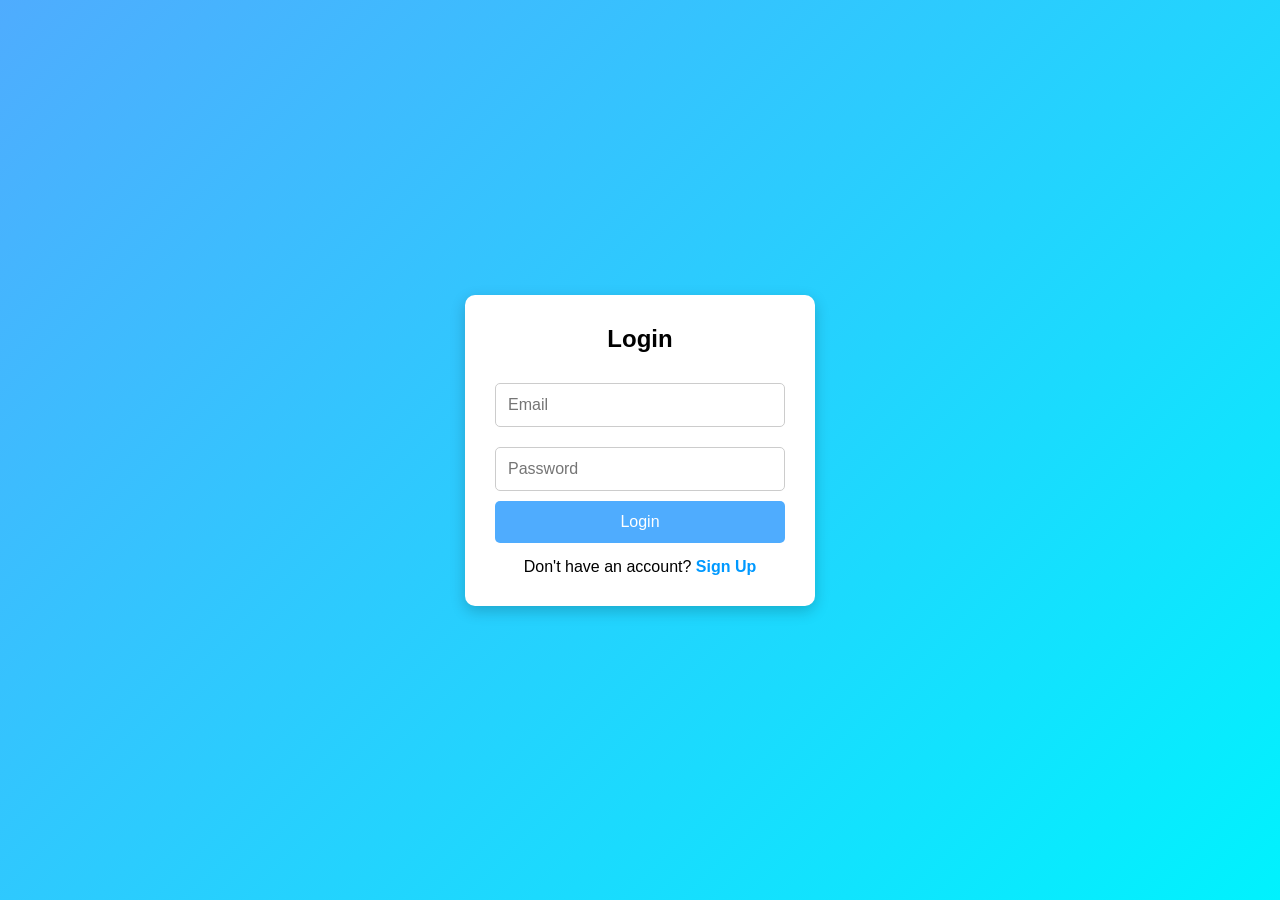
==== index.html @ cbab1e93 "Add files via upload" ====
<!DOCTYPE html>
<html lang="en">
<head>
  <meta charset="UTF-8">
  <meta name="viewport" content="width=device-width, initial-scale=1.0">
  <title>Login & Signup</title>

  <link rel="stylesheet" href="style.css">
</head>
<body>

  <div class="container">

    <!-- Login Form -->
    <div id="loginForm">

      <h2>Login</h2>

      <input type="email" id="loginEmail" placeholder="Email">

      <input type="password" id="loginPassword" placeholder="Password">

      <button onclick="login()">Login</button>

      <p>
        Don't have an account?
        <span onclick="showSignup()">Sign Up</span>
      </p>

    </div>

    <!-- Signup Form -->
    <div id="signupForm" class="hidden">

      <h2>Sign Up</h2>

      <input type="text" id="signupName" placeholder="Full Name">

      <input type="email" id="signupEmail" placeholder="Email">

      <input type="password" id="signupPassword" placeholder="Password">

      <button onclick="signup()">Create Account</button>

      <p>
        Already have an account?
        <span onclick="showLogin()">Login</span>
      </p>

    </div>

  </div>

  <script src="script.js"></script>

</body>
</html>
---- style.css ----
*{
  margin:0;
  padding:0;
  box-sizing:border-box;
  font-family:Arial, sans-serif;
}

body{
  height:100vh;
  display:flex;
  justify-content:center;
  align-items:center;
  background:linear-gradient(135deg,#4facfe,#00f2fe);
}

.container{
  width:350px;
  background:#fff;
  padding:30px;
  border-radius:10px;
  box-shadow:0 5px 15px rgba(0,0,0,0.2);
}

h2{
  text-align:center;
  margin-bottom:20px;
}

input{
  width:100%;
  padding:12px;
  margin:10px 0;
  border:1px solid #ccc;
  border-radius:5px;
  font-size:16px;
}

button{
  width:100%;
  padding:12px;
  border:none;
  background:#4facfe;
  color:white;
  font-size:16px;
  border-radius:5px;
  cursor:pointer;
}

button:hover{
  background:#0099ff;
}

p{
  text-align:center;
  margin-top:15px;
}

span{
  color:#0099ff;
  cursor:pointer;
  font-weight:bold;
}

.hidden{
  display:none;
}
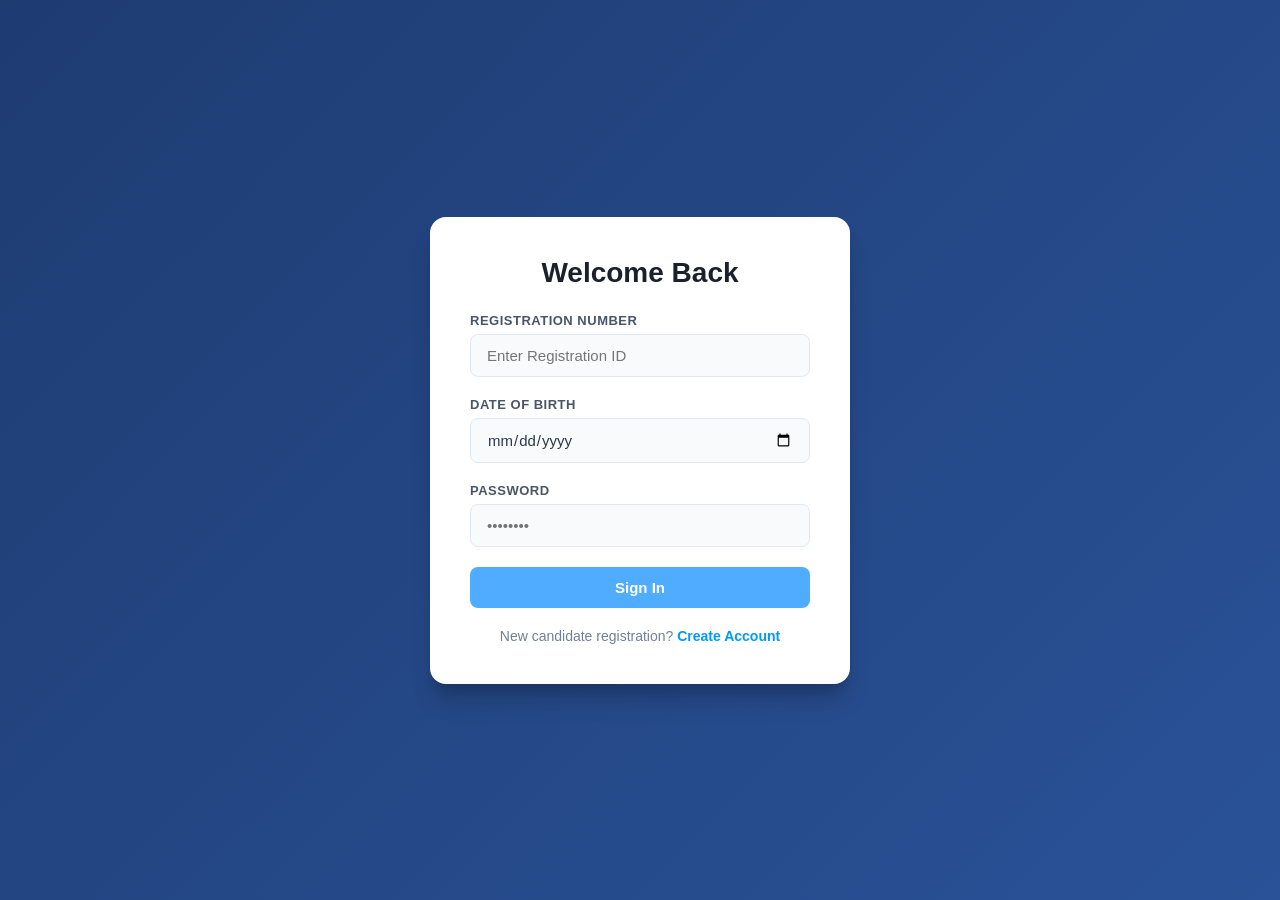
==== commit 1500f941: "new" ====
--- a/index.html
+++ b/index.html
@@ -3,55 +3,87 @@
 <head>
   <meta charset="UTF-8">
   <meta name="viewport" content="width=device-width, initial-scale=1.0">
-  <title>Login & Signup</title>
-
+  <title>Portal Gateway - Login & Registration</title>
   <link rel="stylesheet" href="style.css">
 </head>
 <body>
+  <div class="container auth-container">
 
-  <div class="container">
-
-    <!-- Login Form -->
     <div id="loginForm">
-
-      <h2>Login</h2>
-
-      <input type="email" id="loginEmail" placeholder="Email">
-
-      <input type="password" id="loginPassword" placeholder="Password">
-
-      <button onclick="login()">Login</button>
-
-      <p>
-        Don't have an account?
-        <span onclick="showSignup()">Sign Up</span>
+      <h2>Welcome Back</h2>
+      <div class="form-group">
+        <label>Registration Number</label>
+        <input type="text" id="loginRegNo" placeholder="Enter Registration ID">
+      </div>
+      <div class="form-group">
+        <label>Date of Birth</label>
+        <input type="date" id="loginDob">
+      </div>
+      <div class="form-group">
+        <label>Password</label>
+        <input type="password" id="loginPassword" placeholder="••••••••">
+      </div>
+      <button class="btn-primary" onclick="login()">Sign In</button>
+      <p class="footer-text">
+        New candidate registration? <span onclick="showSignup()">Create Account</span>
       </p>
-
     </div>
 
-    <!-- Signup Form -->
     <div id="signupForm" class="hidden">
+      <h2>Candidate Sign Up</h2>
+      <div class="row">
+        <div class="form-group">
+          <label>First Name</label>
+          <input type="text" id="signupFirstname" placeholder="John">
+        </div>
+        <div class="form-group">
+          <label>Last Name</label>
+          <input type="text" id="signupLastname" placeholder="Doe">
+        </div>
+      </div>
+      <div class="form-group">
+        <label>Email Address</label>
+        <input type="email" id="signupEmail" placeholder="name@domain.com">
+      </div>
+      
+      <div class="form-group">
+        <label>Password</label>
+        <input type="password" id="signupPassword" placeholder="Minimum 8 characters">
+        <div id="passwordRequirements" style="margin-top: 10px; font-size: 12px; display: none; flex-direction: column; gap: 6px; padding: 8px 12px; background: #fff5f5; border: 1px solid #fed7d7; border-radius: 6px;">
+          <span id="reqCapital" style="color: #e53e3e; display: block;">• Must include 1 Capital Letter</span>
+          <span id="reqNumber" style="color: #e53e3e; display: block;">• Must include 1 Number</span>
+          <span id="reqSpecial" style="color: #e53e3e; display: block;">• Must include 1 Special Character</span>
+        </div>
+      </div>
 
-      <h2>Sign Up</h2>
+      <div class="form-group">
+        <label>Phone Number</label>
+        <input type="tel" id="signupPhone" placeholder="10-digit primary number">
+      </div>
+      <div class="form-group">
+        <label>Date of Birth</label>
+        <input type="date" id="signupDob">
+      </div>
+      <button class="btn-primary" onclick="sendOtp()">Request Verification Code</button>
+      <p class="footer-text">
+        Already have access profiles? <span onclick="showLogin()">Login here</span>
+      </p>
+    </div>
 
-      <input type="text" id="signupName" placeholder="Full Name">
-
-      <input type="email" id="signupEmail" placeholder="Email">
-
-      <input type="password" id="signupPassword" placeholder="Password">
-
-      <button onclick="signup()">Create Account</button>
-
-      <p>
-        Already have an account?
-        <span onclick="showLogin()">Login</span>
+    <div id="otpForm" class="hidden">
+      <h2>Verify Authentication</h2>
+      <p id="otpMessage" style="text-align: center; color: var(--text-muted); margin-bottom: 20px; font-size: 14px;"></p>
+      <div class="form-group">
+        <label>One-Time Password (OTP)</label>
+        <input type="text" id="otpInput" placeholder="Enter 6-digit Code" style="text-align:center; letter-spacing: 4px; font-weight: bold;" maxlength="6">
+      </div>
+      <button class="btn-primary" onclick="verifyOtp()">Confirm & Register</button>
+      <p class="footer-text">
+        Code expired or missed inbox? <span onclick="sendOtp(true)">Resend Token</span>
       </p>
-
     </div>
 
   </div>
-
   <script src="script.js"></script>
-
 </body>
-</html>
+</html>
--- a/style.css
+++ b/style.css
@@ -1,66 +1,298 @@
-*{
-  margin:0;
-  padding:0;
-  box-sizing:border-box;
-  font-family:Arial, sans-serif;
-}
-
-body{
-  height:100vh;
-  display:flex;
-  justify-content:center;
-  align-items:center;
-  background:linear-gradient(135deg,#4facfe,#00f2fe);
-}
-
-.container{
-  width:350px;
-  background:#fff;
-  padding:30px;
-  border-radius:10px;
-  box-shadow:0 5px 15px rgba(0,0,0,0.2);
-}
-
-h2{
-  text-align:center;
-  margin-bottom:20px;
-}
-
-input{
-  width:100%;
-  padding:12px;
-  margin:10px 0;
-  border:1px solid #ccc;
-  border-radius:5px;
-  font-size:16px;
-}
-
-button{
-  width:100%;
-  padding:12px;
-  border:none;
-  background:#4facfe;
-  color:white;
-  font-size:16px;
-  border-radius:5px;
-  cursor:pointer;
-}
-
-button:hover{
-  background:#0099ff;
-}
-
-p{
-  text-align:center;
-  margin-top:15px;
-}
-
-span{
-  color:#0099ff;
-  cursor:pointer;
-  font-weight:bold;
-}
-
-.hidden{
-  display:none;
-}
+:root {
+  --primary: #4facfe;
+  --primary-hover: #0099ff;
+  --bg-gradient: linear-gradient(135deg, #1e3c72 0%, #2a5298 100%);
+  --surface: #ffffff;
+  --text-main: #2d3748;
+  --text-muted: #718096;
+  --border-color: #e2e8f0;
+  --error: #e53e3e;
+  --success: #38a169;
+}
+
+* {
+  margin: 0;
+  padding: 0;
+  box-sizing: border-box;
+  font-family: 'Segoe UI', Roboto, Helvetica, Arial, sans-serif;
+}
+
+body {
+  min-height: 100vh;
+  display: flex;
+  justify-content: center;
+  align-items: center;
+  background: var(--bg-gradient);
+  padding: 20px;
+  color: var(--text-main);
+}
+
+/* Glass panel background container wrapper */
+.container {
+  width: 100%;
+  max-width: 580px;
+  background: var(--surface);
+  padding: 40px;
+  border-radius: 16px;
+  box-shadow: 0 20px 25px -5px rgba(0, 0, 0, 0.2), 0 10px 10px -5px rgba(0, 0, 0, 0.1);
+  position: relative;
+}
+
+/* Auth version container structural change */
+.auth-container {
+  max-width: 420px;
+}
+
+h2 {
+  text-align: center;
+  font-size: 28px;
+  font-weight: 700;
+  margin-bottom: 24px;
+  color: #1a202c;
+}
+
+h3 {
+  font-size: 18px;
+  font-weight: 600;
+  margin-bottom: 20px;
+  color: var(--text-main);
+  border-left: 4px solid var(--primary);
+  padding-left: 10px;
+}
+
+/* Input Fields */
+.form-group {
+  margin-bottom: 20px;
+  position: relative;
+}
+
+label {
+  font-weight: 600;
+  display: block;
+  color: #4a5568;
+  font-size: 13px;
+  margin-bottom: 6px;
+  text-transform: uppercase;
+  letter-spacing: 0.5px;
+}
+
+/* Updated selector list to include input[type="password"] */
+input[type="text"],
+input[type="number"],
+input[type="tel"],
+input[type="email"],
+input[type="date"],
+input[type="password"],
+select {
+  width: 100%;
+  padding: 12px 16px;
+  border: 1px solid var(--border-color);
+  border-radius: 8px;
+  font-size: 15px;
+  background-color: #f8fafc;
+  color: var(--text-main);
+  transition: all 0.2s ease;
+}
+
+input:focus, select:focus {
+  outline: none;
+  border-color: var(--primary);
+  background-color: #fff;
+  box-shadow: 0 0 0 3px rgba(79, 172, 254, 0.15);
+}
+
+.row {
+  display: flex;
+  gap: 16px;
+}
+
+.row .form-group {
+  flex: 1;
+}
+
+/* Custom File Uploads styling */
+.file-upload-card {
+  background: #f8fafc;
+  border: 2px dashed var(--border-color);
+  padding: 16px;
+  border-radius: 10px;
+  margin-bottom: 16px;
+  transition: all 0.2s ease;
+}
+
+.file-upload-card:hover {
+  border-color: var(--primary);
+  background: #f0f7ff;
+}
+
+input[type="file"] {
+  display: block;
+  margin-top: 8px;
+  font-size: 13px;
+  color: var(--text-muted);
+}
+
+/* Buttons UI Layout adjustments */
+.btn-container {
+  display: flex;
+  justify-content: space-between;
+  gap: 16px;
+  margin-top: 32px;
+}
+
+button {
+  padding: 12px 24px;
+  border: none;
+  font-size: 15px;
+  border-radius: 8px;
+  cursor: pointer;
+  font-weight: 600;
+  transition: all 0.2s ease;
+  display: inline-flex;
+  align-items: center;
+  justify-content: center;
+}
+
+.btn-primary {
+  background: var(--primary);
+  color: white;
+  width: 100%;
+}
+
+.btn-primary:hover {
+  background: var(--primary-hover);
+  transform: translateY(-1px);
+}
+
+.btn-secondary {
+  background: #edf2f7;
+  color: #4a5568;
+}
+
+.btn-secondary:hover {
+  background: #e2e8f0;
+}
+
+/* Global Sticky Header Actions */
+.header-actions {
+  display: flex;
+  justify-content: flex-end;
+  margin-bottom: 20px;
+  position: absolute;
+  top: 15px;
+  right: 20px;
+}
+
+.btn-logout {
+  background: #fff5f5;
+  color: var(--error);
+  border: 1px solid #fed7d7;
+  padding: 6px 12px;
+  font-size: 13px;
+  border-radius: 6px;
+}
+
+.btn-logout:hover {
+  background: #fff5f5;
+  box-shadow: 0 2px 4px rgba(229, 62, 62, 0.1);
+}
+
+/* Visual Multi-step Tracking */
+.progress-container {
+  display: flex;
+  justify-content: space-between;
+  margin-bottom: 35px;
+  position: relative;
+}
+
+.progress-container::before {
+  content: '';
+  background-color: var(--border-color);
+  position: absolute;
+  top: 50%;
+  left: 0;
+  transform: translateY(-50%);
+  height: 4px;
+  width: 100%;
+  z-index: 1;
+}
+
+.progress-bar {
+  background-color: var(--primary);
+  position: absolute;
+  top: 50%;
+  left: 0;
+  transform: translateY(-50%);
+  height: 4px;
+  width: 0%;
+  z-index: 1;
+  transition: width 0.4s cubic-bezier(0.4, 0, 0.2, 1);
+}
+
+.circle {
+  background-color: #fff;
+  color: var(--text-muted);
+  border-radius: 50%;
+  height: 34px;
+  width: 34px;
+  display: flex;
+  align-items: center;
+  justify-content: center;
+  border: 3px solid var(--border-color);
+  transition: all 0.4s ease;
+  z-index: 2;
+  font-weight: 700;
+  font-size: 13px;
+}
+
+.circle.active {
+  border-color: var(--primary);
+  color: var(--primary);
+  box-shadow: 0 0 0 4px rgba(79, 172, 254, 0.2);
+}
+
+.form-step {
+  display: none;
+}
+
+.form-step.active {
+  display: block;
+  animation: fadeIn 0.4s ease-in-out;
+}
+
+.payment-box {
+  text-align: center;
+  padding: 30px;
+  border: 1px solid var(--border-color);
+  border-radius: 12px;
+  background: #f8fafc;
+}
+
+.amount-display {
+  font-size: 32px;
+  font-weight: 800;
+  color: #1a202c;
+  margin: 15px 0;
+}
+
+p.footer-text {
+  text-align: center;
+  margin-top: 20px;
+  font-size: 14px;
+  color: var(--text-muted);
+}
+
+p.footer-text span {
+  color: var(--primary-hover);
+  cursor: pointer;
+  font-weight: 600;
+}
+
+.hidden {
+  display: none !important;
+}
+
+@keyframes fadeIn {
+  from { opacity: 0; transform: translateY(8px); }
+  to { opacity: 1; transform: translateY(0); }
+}
